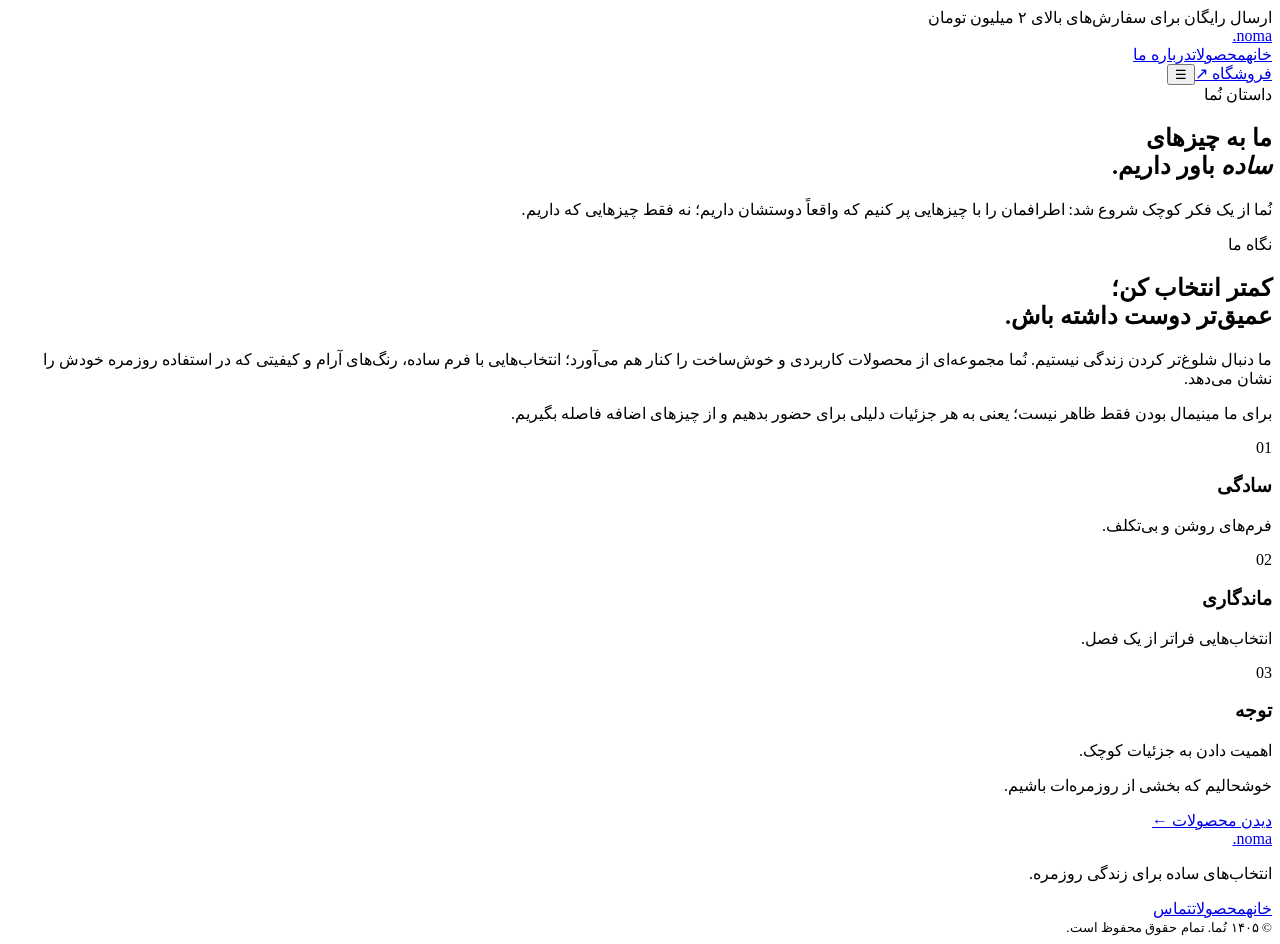
==== about.html @ a50aaa01 "Add minimal Persian storefront page: about.html" ====
<!doctype html>
<html lang="fa" dir="rtl"><head><meta charset="utf-8"><meta name="viewport" content="width=device-width,initial-scale=1"><meta name="description" content="با داستان و فلسفه برند نُما آشنا شوید."><title>درباره ما | نُما</title><link href="https://fonts.googleapis.com/css2?family=Vazirmatn:wght@300;400;500;600;700&display=swap" rel="stylesheet"><link rel="stylesheet" href="styles.css"></head>
<body><div class="announcement">ارسال رایگان برای سفارش‌های بالای ۲ میلیون تومان</div><header class="site-header container"><a class="logo" href="index.html">n<span>o</span>ma.</a><nav class="main-nav"><a href="index.html">خانه</a><a href="products.html">محصولات</a><a class="active" href="about.html">درباره ما</a></nav><a class="header-cta" href="products.html">فروشگاه <span>↗</span></a><button class="menu-toggle" aria-label="باز کردن منو" aria-expanded="false">☰</button></header>
<main><section class="about-hero container"><div><span class="eyebrow"><i></i> داستان نُما</span><h1>ما به چیزهای<br><em>ساده</em> باور داریم.</h1><p class="lead">نُما از یک فکر کوچک شروع شد: اطرافمان را با چیزهایی پر کنیم که واقعاً دوستشان داریم؛ نه فقط چیزهایی که داریم.</p></div><div class="about-photo"></div></section><section class="about-story container"><span class="eyebrow">نگاه ما</span><h2>کمتر انتخاب کن؛<br>عمیق‌تر دوست داشته باش.</h2><p>ما دنبال شلوغ‌تر کردن زندگی نیستیم. نُما مجموعه‌ای از محصولات کاربردی و خوش‌ساخت را کنار هم می‌آورد؛ انتخاب‌هایی با فرم ساده، رنگ‌های آرام و کیفیتی که در استفاده روزمره خودش را نشان می‌دهد.</p><p>برای ما مینیمال بودن فقط ظاهر نیست؛ یعنی به هر جزئیات دلیلی برای حضور بدهیم و از چیزهای اضافه فاصله بگیریم.</p></section><section class="about-values"><div class="container values-inner"><div><span class="value-number">01</span><h3>سادگی</h3><p>فرم‌های روشن و بی‌تکلف.</p></div><div><span class="value-number">02</span><h3>ماندگاری</h3><p>انتخاب‌هایی فراتر از یک فصل.</p></div><div><span class="value-number">03</span><h3>توجه</h3><p>اهمیت دادن به جزئیات کوچک.</p></div></div></section><section class="about-end container"><p>خوشحالیم که بخشی از روزمره‌ات باشیم.</p><a class="button button-dark" href="products.html">دیدن محصولات <span>←</span></a></section></main>
<footer class="site-footer container"><a class="logo" href="index.html">n<span>o</span>ma.</a><p>انتخاب‌های ساده برای زندگی روزمره.</p><div class="footer-links"><a href="index.html">خانه</a><a href="products.html">محصولات</a><a href="mailto:hello@noma.example">تماس</a></div><small>© ۱۴۰۵ نُما. تمام حقوق محفوظ است.</small></footer><script src="script.js"></script></body></html>
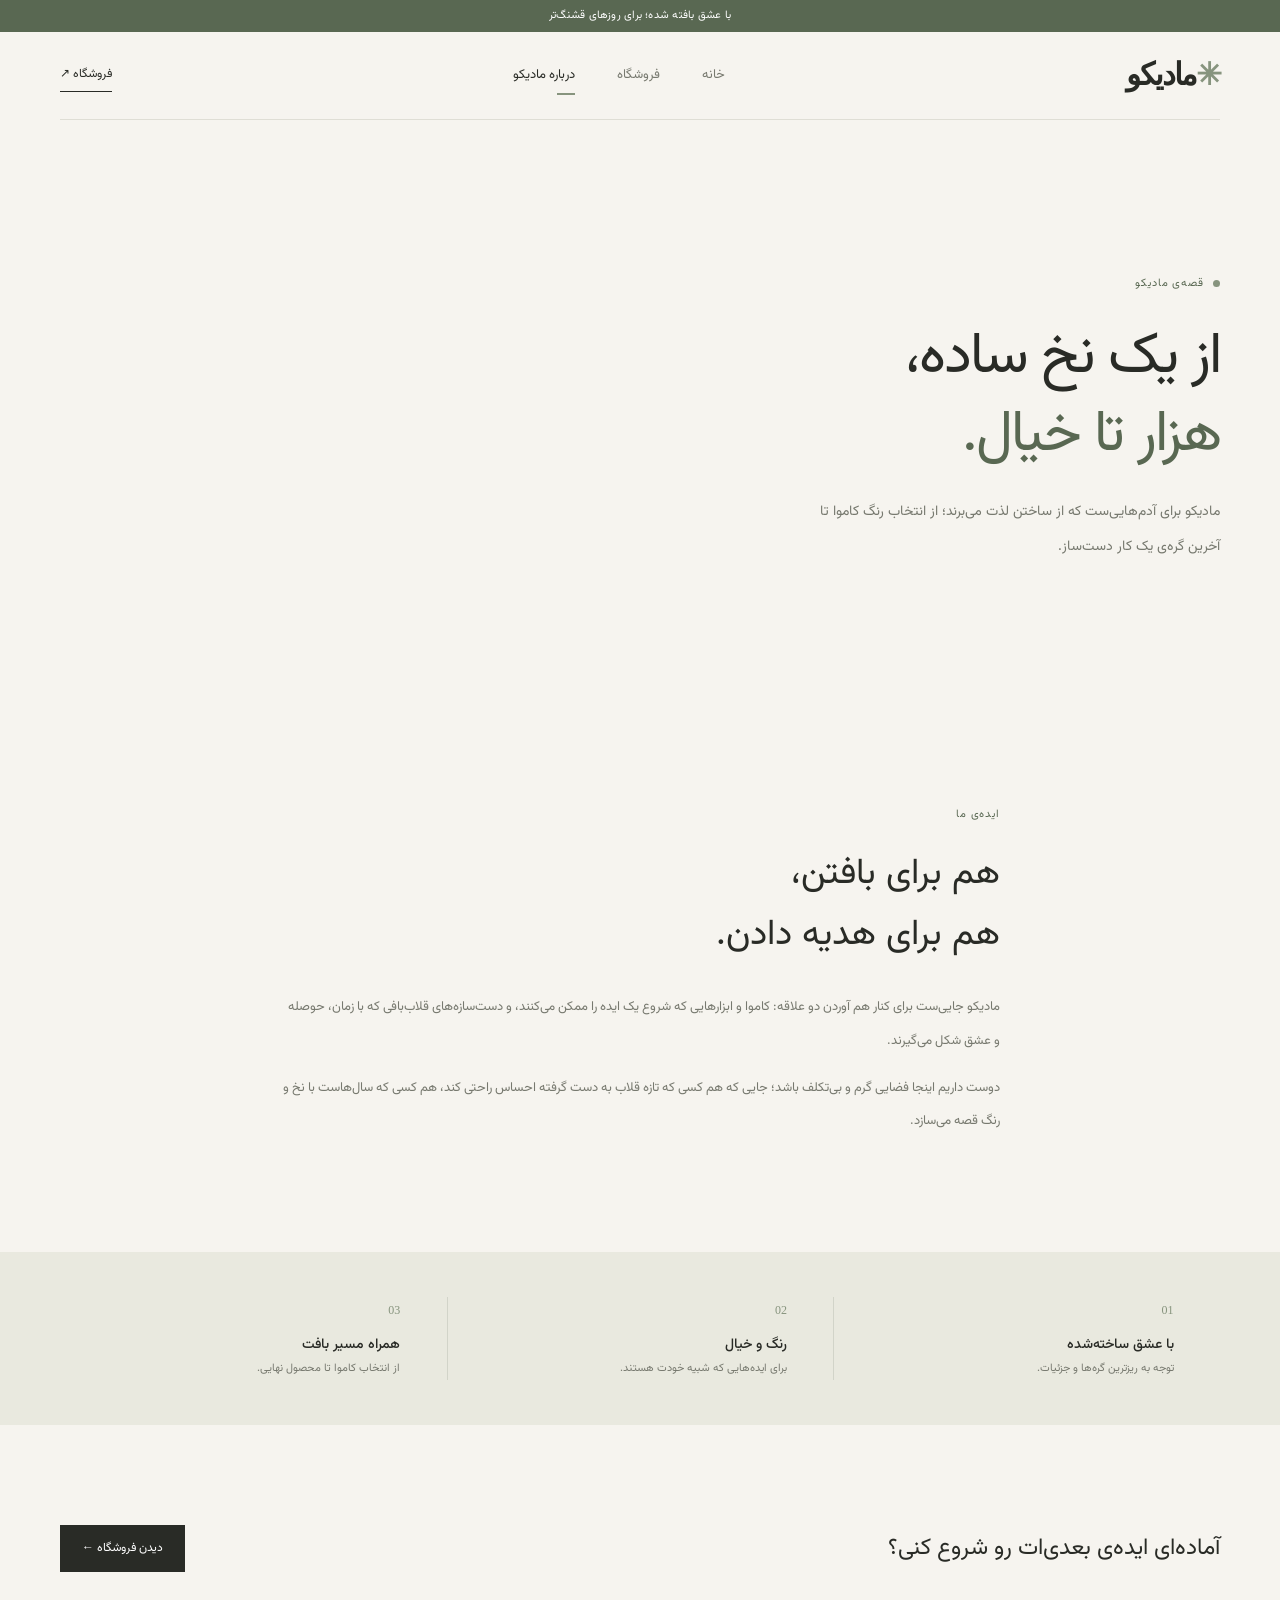
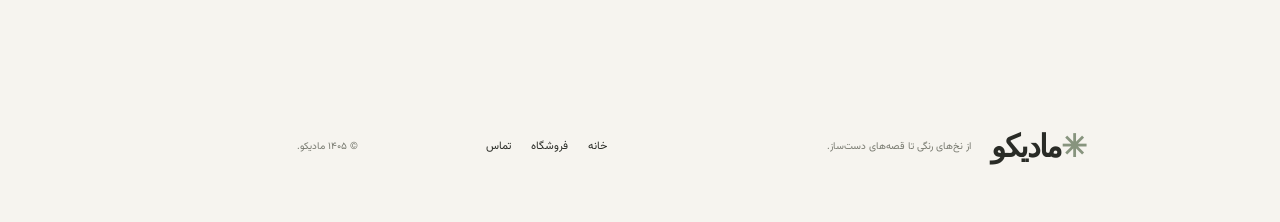
==== commit f2c1a954: "Rebrand about.html for Madiko crochet and yarn store" ====
--- a/about.html
+++ b/about.html
@@ -1,5 +1,4 @@
 <!doctype html>
-<html lang="fa" dir="rtl"><head><meta charset="utf-8"><meta name="viewport" content="width=device-width,initial-scale=1"><meta name="description" content="با داستان و فلسفه برند نُما آشنا شوید."><title>درباره ما | نُما</title><link href="https://fonts.googleapis.com/css2?family=Vazirmatn:wght@300;400;500;600;700&display=swap" rel="stylesheet"><link rel="stylesheet" href="styles.css"></head>
-<body><div class="announcement">ارسال رایگان برای سفارش‌های بالای ۲ میلیون تومان</div><header class="site-header container"><a class="logo" href="index.html">n<span>o</span>ma.</a><nav class="main-nav"><a href="index.html">خانه</a><a href="products.html">محصولات</a><a class="active" href="about.html">درباره ما</a></nav><a class="header-cta" href="products.html">فروشگاه <span>↗</span></a><button class="menu-toggle" aria-label="باز کردن منو" aria-expanded="false">☰</button></header>
-<main><section class="about-hero container"><div><span class="eyebrow"><i></i> داستان نُما</span><h1>ما به چیزهای<br><em>ساده</em> باور داریم.</h1><p class="lead">نُما از یک فکر کوچک شروع شد: اطرافمان را با چیزهایی پر کنیم که واقعاً دوستشان داریم؛ نه فقط چیزهایی که داریم.</p></div><div class="about-photo"></div></section><section class="about-story container"><span class="eyebrow">نگاه ما</span><h2>کمتر انتخاب کن؛<br>عمیق‌تر دوست داشته باش.</h2><p>ما دنبال شلوغ‌تر کردن زندگی نیستیم. نُما مجموعه‌ای از محصولات کاربردی و خوش‌ساخت را کنار هم می‌آورد؛ انتخاب‌هایی با فرم ساده، رنگ‌های آرام و کیفیتی که در استفاده روزمره خودش را نشان می‌دهد.</p><p>برای ما مینیمال بودن فقط ظاهر نیست؛ یعنی به هر جزئیات دلیلی برای حضور بدهیم و از چیزهای اضافه فاصله بگیریم.</p></section><section class="about-values"><div class="container values-inner"><div><span class="value-number">01</span><h3>سادگی</h3><p>فرم‌های روشن و بی‌تکلف.</p></div><div><span class="value-number">02</span><h3>ماندگاری</h3><p>انتخاب‌هایی فراتر از یک فصل.</p></div><div><span class="value-number">03</span><h3>توجه</h3><p>اهمیت دادن به جزئیات کوچک.</p></div></div></section><section class="about-end container"><p>خوشحالیم که بخشی از روزمره‌ات باشیم.</p><a class="button button-dark" href="products.html">دیدن محصولات <span>←</span></a></section></main>
-<footer class="site-footer container"><a class="logo" href="index.html">n<span>o</span>ma.</a><p>انتخاب‌های ساده برای زندگی روزمره.</p><div class="footer-links"><a href="index.html">خانه</a><a href="products.html">محصولات</a><a href="mailto:hello@noma.example">تماس</a></div><small>© ۱۴۰۵ نُما. تمام حقوق محفوظ است.</small></footer><script src="script.js"></script></body></html>+<html lang="fa" dir="rtl"><head><meta charset="utf-8"><meta name="viewport" content="width=device-width,initial-scale=1"><meta name="description" content="داستان مادیکو؛ جایی برای عاشقان قلاب‌بافی و کاموا."><title>درباره مادیکو</title><link href="https://fonts.googleapis.com/css2?family=Vazirmatn:wght@300;400;500;600;700&display=swap" rel="stylesheet"><link rel="stylesheet" href="styles.css"></head><body><div class="announcement">با عشق بافته شده؛ برای روزهای قشنگ‌تر</div><header class="site-header container"><a class="logo" href="index.html">مادیکو<span>✳</span></a><nav class="main-nav"><a href="index.html">خانه</a><a href="products.html">فروشگاه</a><a class="active" href="about.html">درباره مادیکو</a></nav><a class="header-cta" href="products.html">فروشگاه ↗</a><button class="menu-toggle" aria-label="باز کردن منو" aria-expanded="false">☰</button></header>
+<main><section class="about-hero container"><div><span class="eyebrow"><i></i> قصه‌ی مادیکو</span><h1>از یک نخ ساده،<br><em>هزار تا خیال.</em></h1><p class="lead">مادیکو برای آدم‌هایی‌ست که از ساختن لذت می‌برند؛ از انتخاب رنگ کاموا تا آخرین گره‌ی یک کار دست‌ساز.</p></div><div class="about-photo"></div></section><section class="about-story container"><span class="eyebrow">ایده‌ی ما</span><h2>هم برای بافتن،<br>هم برای هدیه دادن.</h2><p>مادیکو جایی‌ست برای کنار هم آوردن دو علاقه: کاموا و ابزارهایی که شروع یک ایده را ممکن می‌کنند، و دست‌سازه‌های قلاب‌بافی که با زمان، حوصله و عشق شکل می‌گیرند.</p><p>دوست داریم اینجا فضایی گرم و بی‌تکلف باشد؛ جایی که هم کسی که تازه قلاب به دست گرفته احساس راحتی کند، هم کسی که سال‌هاست با نخ و رنگ قصه می‌سازد.</p></section><section class="about-values"><div class="container values-inner"><div><span class="value-number">01</span><h3>با عشق ساخته‌شده</h3><p>توجه به ریزترین گره‌ها و جزئیات.</p></div><div><span class="value-number">02</span><h3>رنگ و خیال</h3><p>برای ایده‌هایی که شبیه خودت هستند.</p></div><div><span class="value-number">03</span><h3>همراه مسیر بافت</h3><p>از انتخاب کاموا تا محصول نهایی.</p></div></div></section><section class="about-end container"><p>آماده‌ای ایده‌ی بعدی‌ات رو شروع کنی؟</p><a class="button button-dark" href="products.html">دیدن فروشگاه ←</a></section></main>
+<footer class="site-footer container"><a class="logo" href="index.html">مادیکو<span>✳</span></a><p>از نخ‌های رنگی تا قصه‌های دست‌ساز.</p><div class="footer-links"><a href="index.html">خانه</a><a href="products.html">فروشگاه</a><a href="mailto:hello@madiko.example">تماس</a></div><small>© ۱۴۰۵ مادیکو.</small></footer><script src="script.js"></script></body></html>
--- a/styles.css
+++ b/styles.css
@@ -0,0 +1 @@
+:root{--paper:#f6f4ef;--white:#fffefa;--ink:#292b26;--muted:#77796f;--sage:#87947e;--sage-dark:#596852;--line:#dfded5;--sand:#e8e2d7}*{box-sizing:border-box}html{scroll-behavior:smooth}body{margin:0;background:var(--paper);color:var(--ink);font-family:"Vazirmatn",Tahoma,sans-serif;font-weight:400;line-height:1.8}a{color:inherit;text-decoration:none}button,input{font:inherit}.container{width:min(1160px,calc(100% - 56px));margin-inline:auto}.announcement{text-align:center;background:var(--sage-dark);color:#fff;padding:6px 12px;font-size:11px;letter-spacing:.02em}.site-header{height:88px;display:flex;align-items:center;justify-content:space-between;border-bottom:1px solid var(--line)}.logo{font-family:Georgia,serif;font-size:31px;letter-spacing:-2px;font-weight:bold;direction:ltr}.logo span{color:var(--sage)}.main-nav{display:flex;gap:42px;font-size:13px;color:var(--muted)}.main-nav a{position:relative;padding:8px 0}.main-nav a.active,.main-nav a:hover{color:var(--ink)}.main-nav a.active:after{content:"";position:absolute;bottom:0;right:0;width:18px;height:2px;background:var(--sage)}.header-cta{font-size:12px;border-bottom:1px solid var(--ink);padding:5px 0}.header-cta span,.text-link span{margin-right:8px}.menu-toggle{display:none;border:0;background:none;font-size:22px}.hero{min-height:590px;display:grid;grid-template-columns:.9fr 1.1fr;align-items:center;gap:8%;padding-block:65px}.hero-copy{padding:10px 0 10px 8%}.eyebrow{font-size:11px;color:var(--sage-dark);letter-spacing:.08em;display:inline-flex;align-items:center;gap:9px}.eyebrow i{width:7px;height:7px;background:var(--sage);border-radius:50%;display:inline-block}.hero h1,.page-intro h1,.about-hero h1{font-size:clamp(42px,5vw,67px);line-height:1.35;font-weight:400;letter-spacing:-2px;margin:20px 0}.hero h1 em,.page-intro h1 em,.about-hero h1 em,.section-heading h2 em{font-style:normal;color:var(--sage-dark)}.hero-copy>p,.page-intro>p{font-size:14px;color:var(--muted);max-width:390px;line-height:2.3}.hero-actions{display:flex;align-items:center;gap:28px;margin-top:34px}.button{display:inline-flex;align-items:center;gap:24px;padding:13px 22px;font-size:12px;transition:.2s}.button-dark{background:var(--ink);color:white}.button-dark:hover{background:var(--sage-dark);transform:translateY(-2px)}.text-link{font-size:12px;border-bottom:1px solid var(--sage);padding-bottom:7px}.hero-note{display:flex;align-items:center;gap:12px;color:var(--muted);font-size:10px;margin-top:65px}.note-line{width:34px;height:1px;background:var(--sage)}.hero-visual{height:460px;position:relative;padding:0 28px 26px 0}.hero-image{height:100%;background:linear-gradient(0deg,rgba(40,42,36,.08),transparent),url("https://images.unsplash.com/photo-1600210492486-724fe5c67fb0?auto=format&fit=crop&w=1100&q=85") center/cover;border-radius:2px}.image-caption{display:flex;justify-content:space-between;position:absolute;bottom:0;left:28px;right:28px;color:var(--muted);font-size:10px}.floating-stamp{position:absolute;left:-16px;top:45px;background:var(--sage-dark);color:white;border-radius:50%;width:104px;height:104px;display:grid;place-content:center;text-align:center;font:11px/1.5 Georgia,serif;transform:rotate(-10deg)}.floating-stamp b{font-size:14px}.values{display:grid;grid-template-columns:repeat(3,1fr);border-top:1px solid var(--line);border-bottom:1px solid var(--line);padding:27px 0;margin-bottom:100px}.values>div{padding:0 9%;border-left:1px solid var(--line)}.values>div:last-child{border:0}.value-number{font:12px Georgia;color:var(--sage)}.values h3,.about-values h3{font-size:14px;font-weight:500;margin:7px 0 0}.values p,.about-values p{font-size:11px;color:var(--muted);margin:1px 0}.featured-section{background:var(--white);padding:85px 0 100px}.section-heading{display:flex;align-items:end;justify-content:space-between;margin-bottom:35px}.section-heading h2{font-size:36px;line-height:1.5;font-weight:400;margin:12px 0 0}.product-grid{display:grid;grid-template-columns:repeat(3,1fr);gap:24px}.product-card{display:block;min-width:0}.product-photo{height:320px;position:relative;overflow:hidden;background-color:var(--sand);background-position:center;background-size:cover;transition:transform .3s}.product-card:hover .product-photo{background-size:cover}.photo-one{background-image:url("https://images.unsplash.com/photo-1514228742587-6b1558fcca3d?auto=format&fit=crop&w=800&q=85")}.photo-two{background-image:url("https://images.unsplash.com/photo-1590874103328-eac38a683ce7?auto=format&fit=crop&w=800&q=85")}.photo-three{background-image:url("https://images.unsplash.com/photo-1603006905003-be475563bc59?auto=format&fit=crop&w=800&q=85")}.product-tag{position:absolute;top:14px;right:14px;background:var(--paper);padding:5px 10px;font-size:10px}.product-meta{display:flex;justify-content:space-between;gap:10px;padding-top:14px}.product-meta h3{font-size:13px;font-weight:500;margin:0}.product-meta p{font-size:10px;color:var(--muted);margin:3px 0}.product-meta strong{font-size:12px;font-weight:500;white-space:nowrap;padding-top:3px}.product-meta small{font-size:9px;color:var(--muted);font-weight:400}.manifesto{display:grid;grid-template-columns:1fr 2fr 1fr;align-items:center;gap:30px;padding-block:100px}.manifesto-mark{font:italic 100px Georgia;color:var(--sage);opacity:.7}.manifesto h2{font-size:34px;line-height:1.7;font-weight:400;margin:12px 0 22px}.manifesto h2 em{font-style:normal;color:var(--sage-dark)}.manifesto-side{font:12px/2 Georgia;color:var(--muted);letter-spacing:2px;direction:ltr;text-align:left}.manifesto-side b{color:var(--sage-dark)}.newsletter{background:#e9e9df;padding:65px 0}.newsletter-inner{display:flex;align-items:center;justify-content:space-between}.newsletter h2{font-size:29px;font-weight:400;line-height:1.5;margin:8px 0}.newsletter p{font-size:12px;color:var(--muted)}.newsletter-form{width:min(390px,45%);display:grid;grid-template-columns:1fr 48px;position:relative}.newsletter-form input{background:transparent;border:0;border-bottom:1px solid #aeb3a5;padding:12px 0;outline:0;font-size:12px}.newsletter-form button{border:0;background:var(--sage-dark);color:white;cursor:pointer}.newsletter-form small{position:absolute;top:55px;color:var(--muted);font-size:10px}.site-footer{min-height:150px;display:grid;grid-template-columns:1fr 1.5fr 1fr 1.3fr;align-items:center;gap:20px}.site-footer p,.site-footer small{font-size:10px;color:var(--muted)}.footer-links{display:flex;gap:20px;font-size:11px}.page-main{padding-bottom:100px}.page-intro{padding:85px 0 65px}.page-intro h1{font-size:56px}.catalog-toolbar{display:flex;align-items:center;justify-content:space-between;border-top:1px solid var(--line);padding:20px 0;margin-bottom:15px;font-size:12px}.catalog-toolbar b{color:var(--sage);font-weight:400;margin-right:8px}.filter-pills{display:flex;gap:8px}.filter{border:1px solid var(--line);background:transparent;padding:6px 17px;font-size:11px;color:var(--muted);cursor:pointer}.filter.active,.filter:hover{background:var(--ink);border-color:var(--ink);color:white}.catalog-grid{row-gap:45px}.quick-add{position:absolute;bottom:0;right:0;left:0;border:0;background:rgba(41,43,38,.92);color:white;padding:12px;font-size:11px;transform:translateY(100%);transition:.25s;cursor:pointer}.product-card:hover .quick-add{transform:translateY(0)}.demo-note{font-size:11px;color:var(--muted);margin-top:45px}.page-main+.site-footer{border-top:1px solid var(--line)}.about-hero{display:grid;grid-template-columns:1fr 1fr;gap:10%;align-items:center;padding-block:85px}.about-hero h1{font-size:58px}.about-hero .lead{font-size:14px;line-height:2.5;color:var(--muted);max-width:430px}.about-photo{height:440px;background:url("https://images.unsplash.com/photo-1600210492486-724fe5c67fb0?auto=format&fit=crop&w=1000&q=85") center/cover}.about-story{max-width:720px;padding:70px 0 100px}.about-story h2{font-size:36px;line-height:1.7;font-weight:400;margin:15px 0 25px}.about-story p{font-size:13px;color:var(--muted);line-height:2.6}.about-values{background:#e9e9df;padding:45px 0}.values-inner{display:grid;grid-template-columns:repeat(3,1fr)}.values-inner>div{padding:0 12%;border-left:1px solid #d2d4c9}.values-inner>div:last-child{border:0}.about-end{padding:80px 0;display:flex;align-items:center;justify-content:space-between}.about-end p{font-size:23px}.sr-only{position:absolute;width:1px;height:1px;padding:0;margin:-1px;overflow:hidden;clip:rect(0,0,0,0);white-space:nowrap;border:0}.is-hidden{display:none!important}@media(max-width:760px){.container{width:min(100% - 36px,560px)}.site-header{height:72px}.main-nav{display:none;position:absolute;z-index:5;top:110px;right:18px;left:18px;background:var(--white);padding:20px;box-shadow:0 12px 35px #00000012;flex-direction:column;gap:12px}.main-nav.open{display:flex}.header-cta{display:none}.menu-toggle{display:block}.hero{grid-template-columns:1fr;gap:35px;padding-block:48px}.hero-copy{padding:0}.hero h1{font-size:49px}.hero-note{margin-top:35px}.hero-visual{height:340px;padding-right:14px}.floating-stamp{left:-4px;width:82px;height:82px}.values{margin-bottom:65px;padding:20px 0}.values>div{padding:0 5%}.values h3{font-size:12px}.values p{font-size:9px}.featured-section{padding:60px 0}.section-heading h2{font-size:27px}.product-grid{grid-template-columns:repeat(2,1fr);gap:28px 14px}.product-photo{height:220px}.product-meta{display:block}.product-meta strong{display:block;margin-top:7px}.manifesto{grid-template-columns:50px 1fr;padding-block:65px;gap:18px}.manifesto-mark{font-size:65px}.manifesto h2{font-size:26px}.manifesto-side{display:none}.newsletter-inner{display:block}.newsletter-form{width:100%;margin-top:30px}.site-footer{grid-template-columns:1fr 1fr;padding-block:30px}.footer-links{justify-content:flex-end;flex-wrap:wrap}.site-footer small{text-align:left}.page-intro{padding:60px 0 45px}.page-intro h1,.about-hero h1{font-size:46px}.catalog-toolbar{align-items:flex-start;gap:15px;flex-direction:column}.catalog-grid{grid-template-columns:repeat(2,1fr)}.quick-add{transform:none;opacity:1;padding:9px}.about-hero{grid-template-columns:1fr;gap:30px;padding-block:55px}.about-photo{height:300px;grid-row:1}.about-story{padding:45px 0 65px}.about-story h2{font-size:29px}.values-inner{grid-template-columns:1fr;gap:22px}.values-inner>div{border:0;border-bottom:1px solid #d2d4c9;padding:0 0 18px}.about-end{padding:55px 0;gap:20px;align-items:flex-start;flex-direction:column}.about-end p{font-size:20px}}@media(max-width:390px){.product-photo{height:175px}.product-meta h3{font-size:12px}.product-meta strong{font-size:11px}}
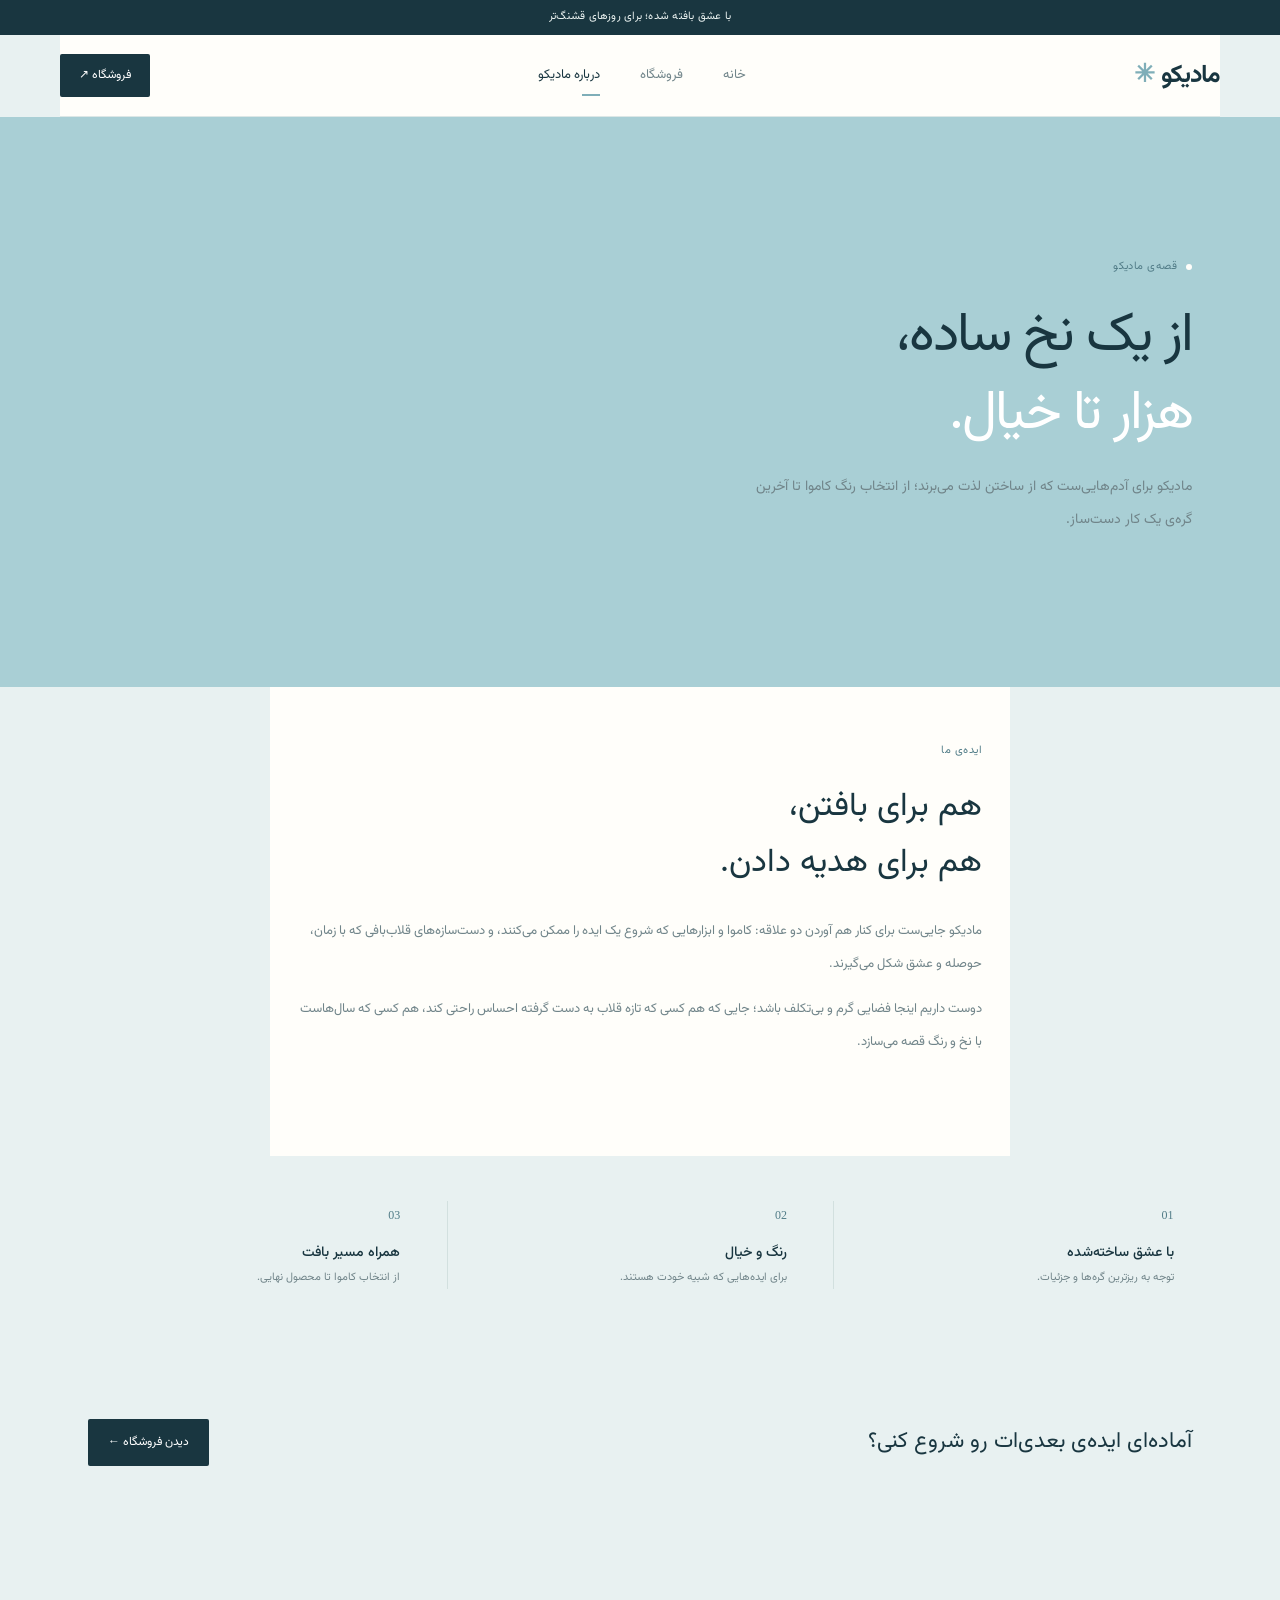
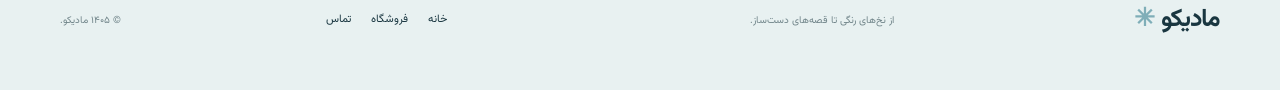
==== commit cfb1cbd5: "Bust stylesheet cache for updated Madiko blue theme" ====
--- a/about.html
+++ b/about.html
@@ -1,4 +1,4 @@
 <!doctype html>
-<html lang="fa" dir="rtl"><head><meta charset="utf-8"><meta name="viewport" content="width=device-width,initial-scale=1"><meta name="description" content="داستان مادیکو؛ جایی برای عاشقان قلاب‌بافی و کاموا."><title>درباره مادیکو</title><link href="https://fonts.googleapis.com/css2?family=Vazirmatn:wght@300;400;500;600;700&display=swap" rel="stylesheet"><link rel="stylesheet" href="styles.css"></head><body><div class="announcement">با عشق بافته شده؛ برای روزهای قشنگ‌تر</div><header class="site-header container"><a class="logo" href="index.html">مادیکو<span>✳</span></a><nav class="main-nav"><a href="index.html">خانه</a><a href="products.html">فروشگاه</a><a class="active" href="about.html">درباره مادیکو</a></nav><a class="header-cta" href="products.html">فروشگاه ↗</a><button class="menu-toggle" aria-label="باز کردن منو" aria-expanded="false">☰</button></header>
+<html lang="fa" dir="rtl"><head><meta charset="utf-8"><meta name="viewport" content="width=device-width,initial-scale=1"><meta name="description" content="داستان مادیکو؛ جایی برای عاشقان قلاب‌بافی و کاموا."><title>درباره مادیکو</title><link href="https://fonts.googleapis.com/css2?family=Vazirmatn:wght@300;400;500;600;700&display=swap" rel="stylesheet"><link rel="stylesheet" href="styles.css?v=3"></head><body><div class="announcement">با عشق بافته شده؛ برای روزهای قشنگ‌تر</div><header class="site-header container"><a class="logo" href="index.html">مادیکو<span>✳</span></a><nav class="main-nav"><a href="index.html">خانه</a><a href="products.html">فروشگاه</a><a class="active" href="about.html">درباره مادیکو</a></nav><a class="header-cta" href="products.html">فروشگاه ↗</a><button class="menu-toggle" aria-label="باز کردن منو" aria-expanded="false">☰</button></header>
 <main><section class="about-hero container"><div><span class="eyebrow"><i></i> قصه‌ی مادیکو</span><h1>از یک نخ ساده،<br><em>هزار تا خیال.</em></h1><p class="lead">مادیکو برای آدم‌هایی‌ست که از ساختن لذت می‌برند؛ از انتخاب رنگ کاموا تا آخرین گره‌ی یک کار دست‌ساز.</p></div><div class="about-photo"></div></section><section class="about-story container"><span class="eyebrow">ایده‌ی ما</span><h2>هم برای بافتن،<br>هم برای هدیه دادن.</h2><p>مادیکو جایی‌ست برای کنار هم آوردن دو علاقه: کاموا و ابزارهایی که شروع یک ایده را ممکن می‌کنند، و دست‌سازه‌های قلاب‌بافی که با زمان، حوصله و عشق شکل می‌گیرند.</p><p>دوست داریم اینجا فضایی گرم و بی‌تکلف باشد؛ جایی که هم کسی که تازه قلاب به دست گرفته احساس راحتی کند، هم کسی که سال‌هاست با نخ و رنگ قصه می‌سازد.</p></section><section class="about-values"><div class="container values-inner"><div><span class="value-number">01</span><h3>با عشق ساخته‌شده</h3><p>توجه به ریزترین گره‌ها و جزئیات.</p></div><div><span class="value-number">02</span><h3>رنگ و خیال</h3><p>برای ایده‌هایی که شبیه خودت هستند.</p></div><div><span class="value-number">03</span><h3>همراه مسیر بافت</h3><p>از انتخاب کاموا تا محصول نهایی.</p></div></div></section><section class="about-end container"><p>آماده‌ای ایده‌ی بعدی‌ات رو شروع کنی؟</p><a class="button button-dark" href="products.html">دیدن فروشگاه ←</a></section></main>
 <footer class="site-footer container"><a class="logo" href="index.html">مادیکو<span>✳</span></a><p>از نخ‌های رنگی تا قصه‌های دست‌ساز.</p><div class="footer-links"><a href="index.html">خانه</a><a href="products.html">فروشگاه</a><a href="mailto:hello@madiko.example">تماس</a></div><small>© ۱۴۰۵ مادیکو.</small></footer><script src="script.js"></script></body></html>
--- a/styles.css
+++ b/styles.css
@@ -1 +1,158 @@
-:root{--paper:#f6f4ef;--white:#fffefa;--ink:#292b26;--muted:#77796f;--sage:#87947e;--sage-dark:#596852;--line:#dfded5;--sand:#e8e2d7}*{box-sizing:border-box}html{scroll-behavior:smooth}body{margin:0;background:var(--paper);color:var(--ink);font-family:"Vazirmatn",Tahoma,sans-serif;font-weight:400;line-height:1.8}a{color:inherit;text-decoration:none}button,input{font:inherit}.container{width:min(1160px,calc(100% - 56px));margin-inline:auto}.announcement{text-align:center;background:var(--sage-dark);color:#fff;padding:6px 12px;font-size:11px;letter-spacing:.02em}.site-header{height:88px;display:flex;align-items:center;justify-content:space-between;border-bottom:1px solid var(--line)}.logo{font-family:Georgia,serif;font-size:31px;letter-spacing:-2px;font-weight:bold;direction:ltr}.logo span{color:var(--sage)}.main-nav{display:flex;gap:42px;font-size:13px;color:var(--muted)}.main-nav a{position:relative;padding:8px 0}.main-nav a.active,.main-nav a:hover{color:var(--ink)}.main-nav a.active:after{content:"";position:absolute;bottom:0;right:0;width:18px;height:2px;background:var(--sage)}.header-cta{font-size:12px;border-bottom:1px solid var(--ink);padding:5px 0}.header-cta span,.text-link span{margin-right:8px}.menu-toggle{display:none;border:0;background:none;font-size:22px}.hero{min-height:590px;display:grid;grid-template-columns:.9fr 1.1fr;align-items:center;gap:8%;padding-block:65px}.hero-copy{padding:10px 0 10px 8%}.eyebrow{font-size:11px;color:var(--sage-dark);letter-spacing:.08em;display:inline-flex;align-items:center;gap:9px}.eyebrow i{width:7px;height:7px;background:var(--sage);border-radius:50%;display:inline-block}.hero h1,.page-intro h1,.about-hero h1{font-size:clamp(42px,5vw,67px);line-height:1.35;font-weight:400;letter-spacing:-2px;margin:20px 0}.hero h1 em,.page-intro h1 em,.about-hero h1 em,.section-heading h2 em{font-style:normal;color:var(--sage-dark)}.hero-copy>p,.page-intro>p{font-size:14px;color:var(--muted);max-width:390px;line-height:2.3}.hero-actions{display:flex;align-items:center;gap:28px;margin-top:34px}.button{display:inline-flex;align-items:center;gap:24px;padding:13px 22px;font-size:12px;transition:.2s}.button-dark{background:var(--ink);color:white}.button-dark:hover{background:var(--sage-dark);transform:translateY(-2px)}.text-link{font-size:12px;border-bottom:1px solid var(--sage);padding-bottom:7px}.hero-note{display:flex;align-items:center;gap:12px;color:var(--muted);font-size:10px;margin-top:65px}.note-line{width:34px;height:1px;background:var(--sage)}.hero-visual{height:460px;position:relative;padding:0 28px 26px 0}.hero-image{height:100%;background:linear-gradient(0deg,rgba(40,42,36,.08),transparent),url("https://images.unsplash.com/photo-1600210492486-724fe5c67fb0?auto=format&fit=crop&w=1100&q=85") center/cover;border-radius:2px}.image-caption{display:flex;justify-content:space-between;position:absolute;bottom:0;left:28px;right:28px;color:var(--muted);font-size:10px}.floating-stamp{position:absolute;left:-16px;top:45px;background:var(--sage-dark);color:white;border-radius:50%;width:104px;height:104px;display:grid;place-content:center;text-align:center;font:11px/1.5 Georgia,serif;transform:rotate(-10deg)}.floating-stamp b{font-size:14px}.values{display:grid;grid-template-columns:repeat(3,1fr);border-top:1px solid var(--line);border-bottom:1px solid var(--line);padding:27px 0;margin-bottom:100px}.values>div{padding:0 9%;border-left:1px solid var(--line)}.values>div:last-child{border:0}.value-number{font:12px Georgia;color:var(--sage)}.values h3,.about-values h3{font-size:14px;font-weight:500;margin:7px 0 0}.values p,.about-values p{font-size:11px;color:var(--muted);margin:1px 0}.featured-section{background:var(--white);padding:85px 0 100px}.section-heading{display:flex;align-items:end;justify-content:space-between;margin-bottom:35px}.section-heading h2{font-size:36px;line-height:1.5;font-weight:400;margin:12px 0 0}.product-grid{display:grid;grid-template-columns:repeat(3,1fr);gap:24px}.product-card{display:block;min-width:0}.product-photo{height:320px;position:relative;overflow:hidden;background-color:var(--sand);background-position:center;background-size:cover;transition:transform .3s}.product-card:hover .product-photo{background-size:cover}.photo-one{background-image:url("https://images.unsplash.com/photo-1514228742587-6b1558fcca3d?auto=format&fit=crop&w=800&q=85")}.photo-two{background-image:url("https://images.unsplash.com/photo-1590874103328-eac38a683ce7?auto=format&fit=crop&w=800&q=85")}.photo-three{background-image:url("https://images.unsplash.com/photo-1603006905003-be475563bc59?auto=format&fit=crop&w=800&q=85")}.product-tag{position:absolute;top:14px;right:14px;background:var(--paper);padding:5px 10px;font-size:10px}.product-meta{display:flex;justify-content:space-between;gap:10px;padding-top:14px}.product-meta h3{font-size:13px;font-weight:500;margin:0}.product-meta p{font-size:10px;color:var(--muted);margin:3px 0}.product-meta strong{font-size:12px;font-weight:500;white-space:nowrap;padding-top:3px}.product-meta small{font-size:9px;color:var(--muted);font-weight:400}.manifesto{display:grid;grid-template-columns:1fr 2fr 1fr;align-items:center;gap:30px;padding-block:100px}.manifesto-mark{font:italic 100px Georgia;color:var(--sage);opacity:.7}.manifesto h2{font-size:34px;line-height:1.7;font-weight:400;margin:12px 0 22px}.manifesto h2 em{font-style:normal;color:var(--sage-dark)}.manifesto-side{font:12px/2 Georgia;color:var(--muted);letter-spacing:2px;direction:ltr;text-align:left}.manifesto-side b{color:var(--sage-dark)}.newsletter{background:#e9e9df;padding:65px 0}.newsletter-inner{display:flex;align-items:center;justify-content:space-between}.newsletter h2{font-size:29px;font-weight:400;line-height:1.5;margin:8px 0}.newsletter p{font-size:12px;color:var(--muted)}.newsletter-form{width:min(390px,45%);display:grid;grid-template-columns:1fr 48px;position:relative}.newsletter-form input{background:transparent;border:0;border-bottom:1px solid #aeb3a5;padding:12px 0;outline:0;font-size:12px}.newsletter-form button{border:0;background:var(--sage-dark);color:white;cursor:pointer}.newsletter-form small{position:absolute;top:55px;color:var(--muted);font-size:10px}.site-footer{min-height:150px;display:grid;grid-template-columns:1fr 1.5fr 1fr 1.3fr;align-items:center;gap:20px}.site-footer p,.site-footer small{font-size:10px;color:var(--muted)}.footer-links{display:flex;gap:20px;font-size:11px}.page-main{padding-bottom:100px}.page-intro{padding:85px 0 65px}.page-intro h1{font-size:56px}.catalog-toolbar{display:flex;align-items:center;justify-content:space-between;border-top:1px solid var(--line);padding:20px 0;margin-bottom:15px;font-size:12px}.catalog-toolbar b{color:var(--sage);font-weight:400;margin-right:8px}.filter-pills{display:flex;gap:8px}.filter{border:1px solid var(--line);background:transparent;padding:6px 17px;font-size:11px;color:var(--muted);cursor:pointer}.filter.active,.filter:hover{background:var(--ink);border-color:var(--ink);color:white}.catalog-grid{row-gap:45px}.quick-add{position:absolute;bottom:0;right:0;left:0;border:0;background:rgba(41,43,38,.92);color:white;padding:12px;font-size:11px;transform:translateY(100%);transition:.25s;cursor:pointer}.product-card:hover .quick-add{transform:translateY(0)}.demo-note{font-size:11px;color:var(--muted);margin-top:45px}.page-main+.site-footer{border-top:1px solid var(--line)}.about-hero{display:grid;grid-template-columns:1fr 1fr;gap:10%;align-items:center;padding-block:85px}.about-hero h1{font-size:58px}.about-hero .lead{font-size:14px;line-height:2.5;color:var(--muted);max-width:430px}.about-photo{height:440px;background:url("https://images.unsplash.com/photo-1600210492486-724fe5c67fb0?auto=format&fit=crop&w=1000&q=85") center/cover}.about-story{max-width:720px;padding:70px 0 100px}.about-story h2{font-size:36px;line-height:1.7;font-weight:400;margin:15px 0 25px}.about-story p{font-size:13px;color:var(--muted);line-height:2.6}.about-values{background:#e9e9df;padding:45px 0}.values-inner{display:grid;grid-template-columns:repeat(3,1fr)}.values-inner>div{padding:0 12%;border-left:1px solid #d2d4c9}.values-inner>div:last-child{border:0}.about-end{padding:80px 0;display:flex;align-items:center;justify-content:space-between}.about-end p{font-size:23px}.sr-only{position:absolute;width:1px;height:1px;padding:0;margin:-1px;overflow:hidden;clip:rect(0,0,0,0);white-space:nowrap;border:0}.is-hidden{display:none!important}@media(max-width:760px){.container{width:min(100% - 36px,560px)}.site-header{height:72px}.main-nav{display:none;position:absolute;z-index:5;top:110px;right:18px;left:18px;background:var(--white);padding:20px;box-shadow:0 12px 35px #00000012;flex-direction:column;gap:12px}.main-nav.open{display:flex}.header-cta{display:none}.menu-toggle{display:block}.hero{grid-template-columns:1fr;gap:35px;padding-block:48px}.hero-copy{padding:0}.hero h1{font-size:49px}.hero-note{margin-top:35px}.hero-visual{height:340px;padding-right:14px}.floating-stamp{left:-4px;width:82px;height:82px}.values{margin-bottom:65px;padding:20px 0}.values>div{padding:0 5%}.values h3{font-size:12px}.values p{font-size:9px}.featured-section{padding:60px 0}.section-heading h2{font-size:27px}.product-grid{grid-template-columns:repeat(2,1fr);gap:28px 14px}.product-photo{height:220px}.product-meta{display:block}.product-meta strong{display:block;margin-top:7px}.manifesto{grid-template-columns:50px 1fr;padding-block:65px;gap:18px}.manifesto-mark{font-size:65px}.manifesto h2{font-size:26px}.manifesto-side{display:none}.newsletter-inner{display:block}.newsletter-form{width:100%;margin-top:30px}.site-footer{grid-template-columns:1fr 1fr;padding-block:30px}.footer-links{justify-content:flex-end;flex-wrap:wrap}.site-footer small{text-align:left}.page-intro{padding:60px 0 45px}.page-intro h1,.about-hero h1{font-size:46px}.catalog-toolbar{align-items:flex-start;gap:15px;flex-direction:column}.catalog-grid{grid-template-columns:repeat(2,1fr)}.quick-add{transform:none;opacity:1;padding:9px}.about-hero{grid-template-columns:1fr;gap:30px;padding-block:55px}.about-photo{height:300px;grid-row:1}.about-story{padding:45px 0 65px}.about-story h2{font-size:29px}.values-inner{grid-template-columns:1fr;gap:22px}.values-inner>div{border:0;border-bottom:1px solid #d2d4c9;padding:0 0 18px}.about-end{padding:55px 0;gap:20px;align-items:flex-start;flex-direction:column}.about-end p{font-size:20px}}@media(max-width:390px){.product-photo{height:175px}.product-meta h3{font-size:12px}.product-meta strong{font-size:11px}}+:root{
+  --sky:#a9cfd5;
+  --sky-light:#e8f1f1;
+  --sky-deep:#7faeb8;
+  --paper:#fbfaf6;
+  --white:#fffefa;
+  --ink:#193640;
+  --muted:#71858a;
+  --line:#dce7e6;
+  --accent:#527d88;
+}
+*{box-sizing:border-box}
+html{scroll-behavior:smooth}
+body{margin:0;background:var(--sky-light);color:var(--ink);font-family:"Vazirmatn",Tahoma,sans-serif;line-height:1.9}
+a{color:inherit;text-decoration:none}
+button{font:inherit}
+.container{width:min(1160px,calc(100% - 56px));margin-inline:auto}
+.announcement{text-align:center;background:var(--ink);color:#edf5f3;padding:7px 12px;font-size:11px;letter-spacing:.02em}
+.site-header{height:82px;display:flex;align-items:center;justify-content:space-between;background:var(--white);border-bottom:1px solid var(--line)}
+.logo{font-size:25px;font-weight:700;letter-spacing:-1px;color:var(--ink)}
+.logo span{color:var(--sky-deep);margin-right:7px}
+.main-nav{display:flex;gap:40px;font-size:13px;color:var(--muted)}
+.main-nav a{padding:8px 0;position:relative}
+.main-nav a.active,.main-nav a:hover{color:var(--ink)}
+.main-nav a.active:after{content:"";position:absolute;bottom:0;right:0;width:18px;height:2px;background:var(--sky-deep)}
+.header-cta{font-size:12px;background:var(--ink);color:white;padding:10px 19px;border-radius:2px}
+.header-cta span{margin-right:7px}
+.menu-toggle{display:none;border:0;background:none;font-size:22px;color:var(--ink)}
+.hero{display:grid;grid-template-columns:.9fr 1.1fr;align-items:center;gap:7%;padding-block:64px 72px;background:var(--sky);width:100%;max-width:none;padding-inline:max(28px,calc((100% - 1104px)/2))}
+.hero-copy{padding-left:4%}
+.eyebrow{font-size:11px;color:var(--accent);display:inline-flex;align-items:center;gap:9px;letter-spacing:.04em}
+.eyebrow i{width:6px;height:6px;background:var(--white);border-radius:50%;display:inline-block}
+.hero h1,.page-intro h1,.about-hero h1{font-size:clamp(42px,5vw,66px);line-height:1.42;font-weight:400;letter-spacing:-2px;margin:16px 0;color:var(--ink)}
+.hero h1 em,.page-intro h1 em,.about-hero h1 em,.section-heading h2 em,.manifesto h2 em{font-style:normal;color:#fff}
+.hero-copy>p,.page-intro>p{font-size:14px;color:#365963;max-width:410px;line-height:2.35}
+.hero-actions{display:flex;align-items:center;gap:25px;margin-top:27px}
+.button{display:inline-flex;align-items:center;gap:22px;padding:12px 20px;font-size:12px;border-radius:2px}
+.button-dark{background:var(--ink);color:white}
+.button-dark:hover,.header-cta:hover{background:#315b67}
+.text-link{font-size:12px;border-bottom:1px solid var(--sky-deep);padding-bottom:6px}
+.hero-note{display:flex;align-items:center;gap:12px;color:#456771;font-size:10px;margin-top:42px}
+.note-line{width:34px;height:1px;background:#fff}
+.hero-visual{height:430px;position:relative;padding:0 18px 18px 0}
+.hero-image{height:100%;background:url("https://images.unsplash.com/photo-1610701596007-11502861dcfa?auto=format&fit=crop&w=1100&q=85") center/cover;border-radius:1px}
+.image-caption{position:absolute;bottom:0;left:18px;right:18px;display:flex;justify-content:space-between;color:#365963;font-size:10px}
+.floating-stamp{position:absolute;left:-22px;top:30px;background:var(--paper);color:var(--ink);border-radius:50%;width:92px;height:92px;display:grid;place-content:center;text-align:center;font:11px/1.5 Georgia,serif;transform:rotate(-8deg)}
+.floating-stamp b{font-size:14px}
+.category-section{padding:75px 0 90px;background:var(--sky-light)}
+.section-heading{display:flex;align-items:end;justify-content:space-between;margin-bottom:28px}
+.section-heading h2{font-size:32px;line-height:1.6;font-weight:400;margin:10px 0 0}
+.category-grid{display:grid;grid-template-columns:1fr 1fr;gap:18px}
+.category-card{min-height:220px;background:var(--sky-light);display:grid;grid-template-columns:42% 1fr 20px;align-items:center;gap:20px;padding:18px;position:relative}
+.category-art{height:184px;background-size:cover;background-position:center}
+.yarn-art{background-image:url("https://images.unsplash.com/photo-1615485500704-8e990f9900f2?auto=format&fit=crop&w=700&q=85")}
+.handmade-art{background-image:url("https://images.unsplash.com/photo-1590736969955-71cc94901144?auto=format&fit=crop&w=700&q=85")}
+.category-card span{font-size:10px;color:var(--accent)}
+.category-card h3{font-size:17px;font-weight:500;margin:7px 0}
+.category-card p{font-size:11px;color:var(--muted);margin:0}
+.category-card>b{font-size:18px;color:var(--accent)}
+.featured-section{background:var(--white);padding:75px 0 88px}
+.product-grid{display:grid;grid-template-columns:repeat(3,1fr);gap:23px}
+.product-card{display:block;min-width:0}
+.product-photo{height:310px;position:relative;overflow:hidden;background-color:var(--sky-light);background-position:center;background-size:cover}
+.photo-one{background-image:url("https://images.unsplash.com/photo-1610701596007-11502861dcfa?auto=format&fit=crop&w=800&q=85")}
+.photo-two{background-image:url("https://images.unsplash.com/photo-1604881988758-f76ad2f7adaa?auto=format&fit=crop&w=800&q=85")}
+.photo-three{background-image:url("https://images.unsplash.com/photo-1590736969955-71cc94901144?auto=format&fit=crop&w=800&q=85")}
+.photo-four{background-image:url("https://images.unsplash.com/photo-1615485500704-8e990f9900f2?auto=format&fit=crop&w=800&q=85")}
+.photo-five{background-image:url("https://images.unsplash.com/photo-1606728035253-49e8a23146de?auto=format&fit=crop&w=800&q=85")}
+.photo-six{background-image:url("https://images.unsplash.com/photo-1584736286279-5d85c8e3b9f4?auto=format&fit=crop&w=800&q=85")}
+.product-tag{position:absolute;top:13px;right:13px;background:var(--paper);color:var(--ink);padding:4px 10px;font-size:10px}
+.product-meta{display:flex;justify-content:space-between;gap:10px;padding-top:13px}
+.product-meta h3{font-size:13px;font-weight:500;margin:0}
+.product-meta p{font-size:10px;color:var(--muted);margin:3px 0}
+.product-meta strong{font-size:11px;font-weight:500;white-space:nowrap;padding-top:3px;color:var(--accent)}
+.manifesto{display:grid;grid-template-columns:1fr 2fr 1fr;align-items:center;gap:25px;padding-block:75px;background:var(--sky);width:100%;max-width:none;padding-inline:max(28px,calc((100% - 1104px)/2))}
+.manifesto-mark{font-size:70px;color:white}
+.manifesto h2{font-size:31px;line-height:1.7;font-weight:400;margin:12px 0 22px}
+.manifesto-side{font:11px/2 Georgia;color:#42646d;letter-spacing:2px;direction:ltr;text-align:left}
+.manifesto-side b{color:var(--ink)}
+.newsletter{background:var(--sky-light);padding:48px 0}
+.newsletter-inner{display:flex;align-items:center;justify-content:space-between}
+.newsletter h2{font-size:26px;line-height:1.6;font-weight:400;margin:9px 0}
+.newsletter p{font-size:11px;color:var(--muted)}
+.site-footer{min-height:140px;display:grid;grid-template-columns:1fr 1.4fr 1fr auto;gap:20px;align-items:center}
+.site-footer p,.site-footer small{font-size:10px;color:var(--muted)}
+.footer-links{display:flex;gap:20px;font-size:11px}
+.page-main{padding:0 28px 90px;background:var(--white);margin-bottom:50px}
+.page-intro{padding:70px 0 48px}
+.page-intro h1{font-size:54px}
+.catalog-toolbar{display:flex;align-items:center;justify-content:space-between;border-top:1px solid var(--line);padding:18px 0;margin-bottom:18px;font-size:12px}
+.catalog-toolbar b{color:var(--accent);font-weight:400;margin-right:8px}
+.filter-pills{display:flex;gap:8px}
+.filter{border:1px solid var(--line);background:transparent;padding:6px 16px;font-size:11px;color:var(--muted);cursor:pointer}
+.filter.active,.filter:hover{background:var(--ink);border-color:var(--ink);color:white}
+.catalog-grid{row-gap:40px}
+.demo-note{font-size:10px;color:var(--muted);margin-top:35px}
+.about-hero{display:grid;grid-template-columns:1fr 1fr;gap:9%;align-items:center;padding-block:75px;background:var(--sky);width:100%;max-width:none;padding-inline:max(28px,calc((100% - 1104px)/2))}
+.about-hero h1{font-size:55px}
+.about-hero .lead{font-size:14px;line-height:2.4;color:var(--muted);max-width:440px}
+.about-photo{height:420px;background:url("https://images.unsplash.com/photo-1610701596007-11502861dcfa?auto=format&fit=crop&w=1000&q=85") center/cover}
+.about-story{max-width:740px;padding:48px 28px 85px;background:var(--white)}
+.about-story h2{font-size:33px;line-height:1.7;font-weight:400;margin:14px 0 24px}
+.about-story p{font-size:13px;color:var(--muted);line-height:2.5}
+.about-values{background:var(--sky-light);padding:45px 0}
+.values-inner{display:grid;grid-template-columns:repeat(3,1fr)}
+.values-inner>div{padding:0 12%;border-left:1px solid #d2e0df}
+.values-inner>div:last-child{border:0}
+.value-number{font:12px Georgia;color:var(--accent)}
+.about-values h3{font-size:14px;font-weight:500;margin:8px 0 2px}
+.about-values p{font-size:11px;color:var(--muted);margin:0}
+.about-end{padding:65px 28px;display:flex;background:var(--sky-light);align-items:center;justify-content:space-between}
+.about-end p{font-size:22px}
+.is-hidden{display:none!important}
+@media(max-width:760px){
+.container{width:calc(100% - 36px)}
+.site-header{height:70px}
+.main-nav{display:none;position:absolute;z-index:8;top:106px;right:18px;left:18px;background:var(--white);padding:18px;box-shadow:0 12px 30px #0001;flex-direction:column;gap:10px}
+.main-nav.open{display:flex}
+.header-cta{display:none}
+.menu-toggle{display:block}
+.hero{grid-template-columns:1fr;gap:28px;padding:43px 18px 52px}
+.hero-copy{padding:0}
+.hero h1{font-size:46px}
+.hero-note{margin-top:30px}
+.hero-visual{height:310px;padding-right:10px}
+.floating-stamp{left:-5px;width:78px;height:78px}
+.category-section{padding:55px 0 60px}
+.section-heading h2{font-size:26px}
+.category-grid{grid-template-columns:1fr;gap:13px}
+.category-card{min-height:170px;grid-template-columns:37% 1fr 15px;padding:12px;gap:13px}
+.category-art{height:145px}
+.category-card h3{font-size:15px}
+.featured-section{padding:55px 0}
+.product-grid{grid-template-columns:repeat(2,minmax(0,1fr));gap:25px 13px}
+.product-photo{height:220px}
+.product-meta{display:block}
+.product-meta strong{display:block;margin-top:7px}
+.manifesto{grid-template-columns:42px 1fr;padding:50px 18px;gap:14px}
+.manifesto-mark{font-size:48px}
+.manifesto h2{font-size:24px}
+.manifesto-side{display:none}
+.newsletter-inner{display:block}
+.newsletter-inner>.button{margin-top:15px}
+.site-footer{grid-template-columns:1fr 1fr;padding-block:25px;gap:12px}
+.footer-links{gap:12px;flex-wrap:wrap;justify-content:flex-end}
+.site-footer small{grid-column:1/-1}
+.page-intro{padding:50px 0 35px}
+.page-intro h1,.about-hero h1{font-size:42px}
+.catalog-toolbar{align-items:flex-start;flex-direction:column;gap:14px}
+.about-hero{grid-template-columns:1fr;gap:23px;padding-block:48px}
+.about-photo{height:285px;grid-row:1}
+.about-story{padding:32px 0 55px}
+.about-story h2{font-size:27px}
+.values-inner{grid-template-columns:1fr;gap:18px}
+.values-inner>div{border:0;border-bottom:1px solid #d2e0df;padding:0 0 15px}
+.about-end{align-items:flex-start;flex-direction:column;gap:15px;padding:45px 0}
+}
+@media(max-width:390px){.product-photo{height:175px}.product-meta h3{font-size:12px}.product-meta strong{font-size:10px}}
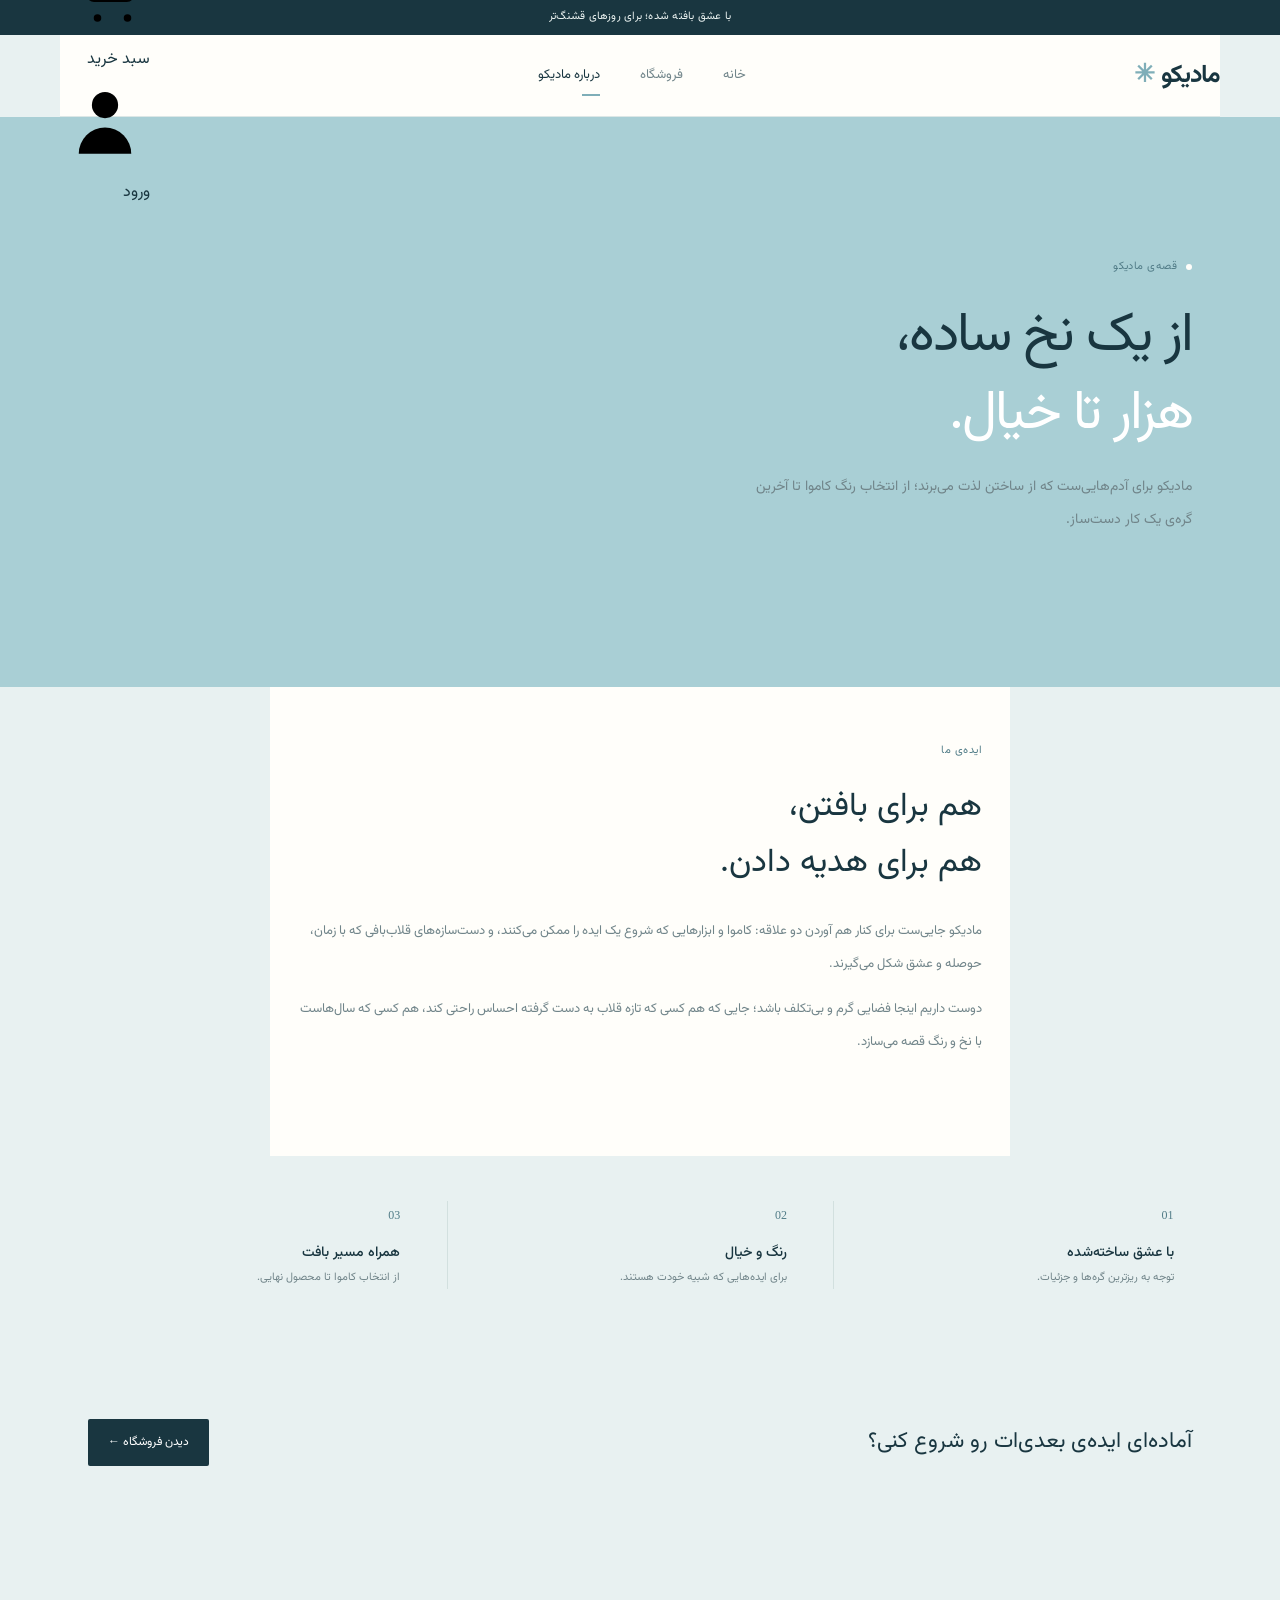
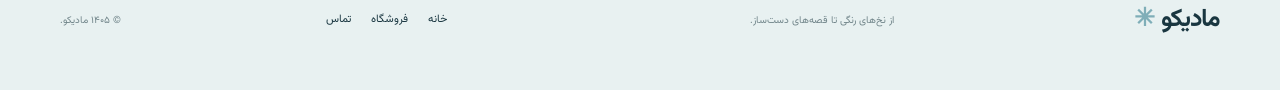
==== commit 89a37cdd: "Add decorative cart and sign-in controls to header" ====
--- a/about.html
+++ b/about.html
@@ -1,4 +1,4 @@
 <!doctype html>
-<html lang="fa" dir="rtl"><head><meta charset="utf-8"><meta name="viewport" content="width=device-width,initial-scale=1"><meta name="description" content="داستان مادیکو؛ جایی برای عاشقان قلاب‌بافی و کاموا."><title>درباره مادیکو</title><link href="https://fonts.googleapis.com/css2?family=Vazirmatn:wght@300;400;500;600;700&display=swap" rel="stylesheet"><link rel="stylesheet" href="styles.css?v=3"></head><body><div class="announcement">با عشق بافته شده؛ برای روزهای قشنگ‌تر</div><header class="site-header container"><a class="logo" href="index.html">مادیکو<span>✳</span></a><nav class="main-nav"><a href="index.html">خانه</a><a href="products.html">فروشگاه</a><a class="active" href="about.html">درباره مادیکو</a></nav><a class="header-cta" href="products.html">فروشگاه ↗</a><button class="menu-toggle" aria-label="باز کردن منو" aria-expanded="false">☰</button></header>
+<html lang="fa" dir="rtl"><head><meta charset="utf-8"><meta name="viewport" content="width=device-width,initial-scale=1"><meta name="description" content="داستان مادیکو؛ جایی برای عاشقان قلاب‌بافی و کاموا."><title>درباره مادیکو</title><link href="https://fonts.googleapis.com/css2?family=Vazirmatn:wght@300;400;500;600;700&display=swap" rel="stylesheet"><link rel="stylesheet" href="styles.css?v=4"></head><body><div class="announcement">با عشق بافته شده؛ برای روزهای قشنگ‌تر</div><header class="site-header container"><a class="logo" href="index.html">مادیکو<span>✳</span></a><nav class="main-nav"><a href="index.html">خانه</a><a href="products.html">فروشگاه</a><a class="active" href="about.html">درباره مادیکو</a></nav><div class="header-tools" aria-label="ابزارهای حساب کاربری"><span class="header-tool" aria-disabled="true" title="سبد خرید؛ به‌زودی"><svg viewBox="0 0 24 24" aria-hidden="true"><path d="M3 4h2l2.1 10.1a2 2 0 0 0 2 1.6h8.7a2 2 0 0 0 1.9-1.4L22 8H6"/><circle cx="10" cy="20" r="1"/><circle cx="18" cy="20" r="1"/></svg><span>سبد خرید</span></span><span class="header-tool" aria-disabled="true" title="ورود؛ به‌زودی"><svg viewBox="0 0 24 24" aria-hidden="true"><circle cx="12" cy="8" r="3.5"/><path d="M5 21a7 7 0 0 1 14 0"/></svg><span>ورود</span></span></div><button class="menu-toggle" aria-label="باز کردن منو" aria-expanded="false">☰</button></header>
 <main><section class="about-hero container"><div><span class="eyebrow"><i></i> قصه‌ی مادیکو</span><h1>از یک نخ ساده،<br><em>هزار تا خیال.</em></h1><p class="lead">مادیکو برای آدم‌هایی‌ست که از ساختن لذت می‌برند؛ از انتخاب رنگ کاموا تا آخرین گره‌ی یک کار دست‌ساز.</p></div><div class="about-photo"></div></section><section class="about-story container"><span class="eyebrow">ایده‌ی ما</span><h2>هم برای بافتن،<br>هم برای هدیه دادن.</h2><p>مادیکو جایی‌ست برای کنار هم آوردن دو علاقه: کاموا و ابزارهایی که شروع یک ایده را ممکن می‌کنند، و دست‌سازه‌های قلاب‌بافی که با زمان، حوصله و عشق شکل می‌گیرند.</p><p>دوست داریم اینجا فضایی گرم و بی‌تکلف باشد؛ جایی که هم کسی که تازه قلاب به دست گرفته احساس راحتی کند، هم کسی که سال‌هاست با نخ و رنگ قصه می‌سازد.</p></section><section class="about-values"><div class="container values-inner"><div><span class="value-number">01</span><h3>با عشق ساخته‌شده</h3><p>توجه به ریزترین گره‌ها و جزئیات.</p></div><div><span class="value-number">02</span><h3>رنگ و خیال</h3><p>برای ایده‌هایی که شبیه خودت هستند.</p></div><div><span class="value-number">03</span><h3>همراه مسیر بافت</h3><p>از انتخاب کاموا تا محصول نهایی.</p></div></div></section><section class="about-end container"><p>آماده‌ای ایده‌ی بعدی‌ات رو شروع کنی؟</p><a class="button button-dark" href="products.html">دیدن فروشگاه ←</a></section></main>
 <footer class="site-footer container"><a class="logo" href="index.html">مادیکو<span>✳</span></a><p>از نخ‌های رنگی تا قصه‌های دست‌ساز.</p><div class="footer-links"><a href="index.html">خانه</a><a href="products.html">فروشگاه</a><a href="mailto:hello@madiko.example">تماس</a></div><small>© ۱۴۰۵ مادیکو.</small></footer><script src="script.js"></script></body></html>
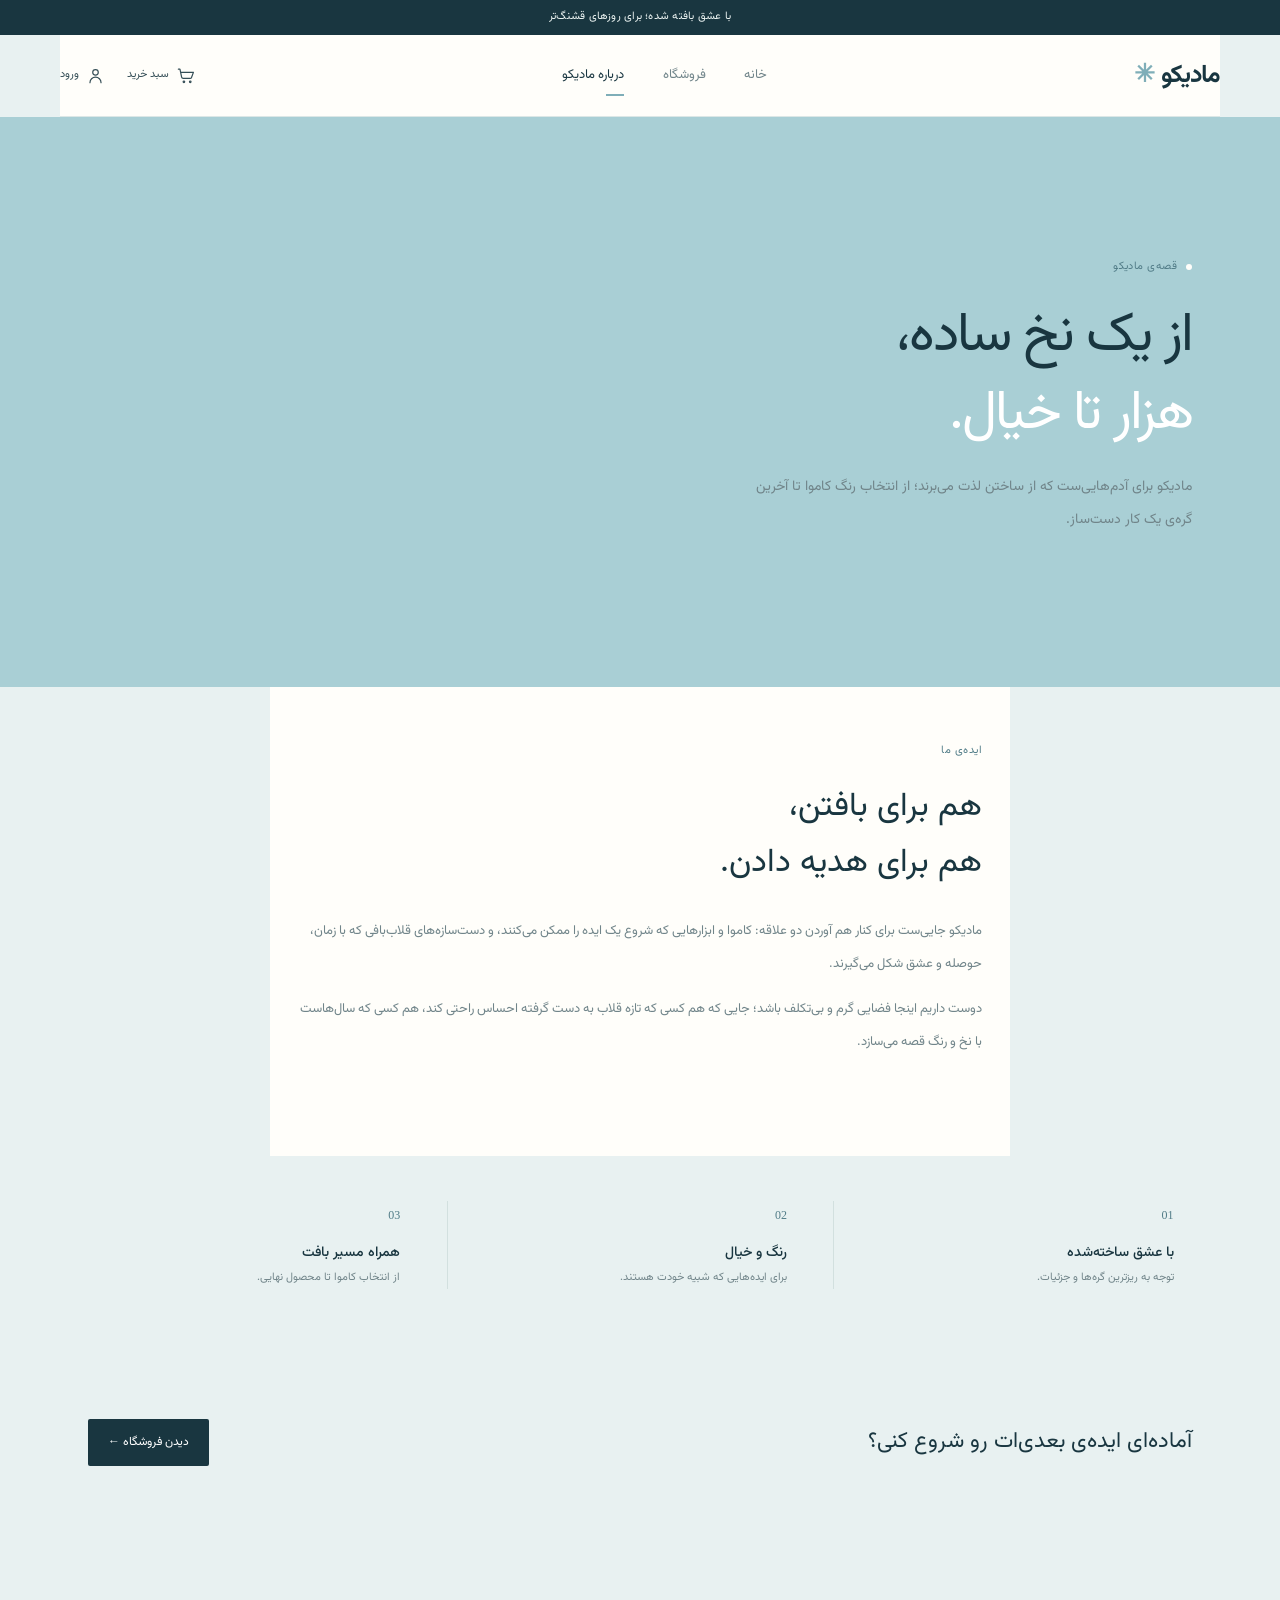
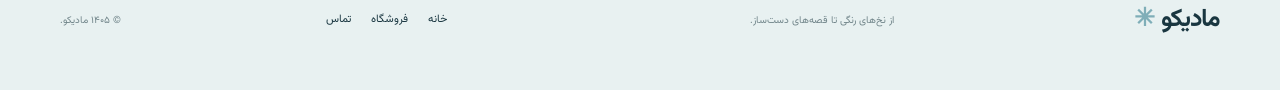
==== commit 7dbfefa8: "Refresh stylesheet version for header visibility fix" ====
--- a/about.html
+++ b/about.html
@@ -1,4 +1,4 @@
 <!doctype html>
-<html lang="fa" dir="rtl"><head><meta charset="utf-8"><meta name="viewport" content="width=device-width,initial-scale=1"><meta name="description" content="داستان مادیکو؛ جایی برای عاشقان قلاب‌بافی و کاموا."><title>درباره مادیکو</title><link href="https://fonts.googleapis.com/css2?family=Vazirmatn:wght@300;400;500;600;700&display=swap" rel="stylesheet"><link rel="stylesheet" href="styles.css?v=4"></head><body><div class="announcement">با عشق بافته شده؛ برای روزهای قشنگ‌تر</div><header class="site-header container"><a class="logo" href="index.html">مادیکو<span>✳</span></a><nav class="main-nav"><a href="index.html">خانه</a><a href="products.html">فروشگاه</a><a class="active" href="about.html">درباره مادیکو</a></nav><div class="header-tools" aria-label="ابزارهای حساب کاربری"><span class="header-tool" aria-disabled="true" title="سبد خرید؛ به‌زودی"><svg viewBox="0 0 24 24" aria-hidden="true"><path d="M3 4h2l2.1 10.1a2 2 0 0 0 2 1.6h8.7a2 2 0 0 0 1.9-1.4L22 8H6"/><circle cx="10" cy="20" r="1"/><circle cx="18" cy="20" r="1"/></svg><span>سبد خرید</span></span><span class="header-tool" aria-disabled="true" title="ورود؛ به‌زودی"><svg viewBox="0 0 24 24" aria-hidden="true"><circle cx="12" cy="8" r="3.5"/><path d="M5 21a7 7 0 0 1 14 0"/></svg><span>ورود</span></span></div><button class="menu-toggle" aria-label="باز کردن منو" aria-expanded="false">☰</button></header>
+<html lang="fa" dir="rtl"><head><meta charset="utf-8"><meta name="viewport" content="width=device-width,initial-scale=1"><meta name="description" content="داستان مادیکو؛ جایی برای عاشقان قلاب‌بافی و کاموا."><title>درباره مادیکو</title><link href="https://fonts.googleapis.com/css2?family=Vazirmatn:wght@300;400;500;600;700&display=swap" rel="stylesheet"><link rel="stylesheet" href="styles.css?v=5"></head><body><div class="announcement">با عشق بافته شده؛ برای روزهای قشنگ‌تر</div><header class="site-header container"><a class="logo" href="index.html">مادیکو<span>✳</span></a><nav class="main-nav"><a href="index.html">خانه</a><a href="products.html">فروشگاه</a><a class="active" href="about.html">درباره مادیکو</a></nav><div class="header-tools" aria-label="ابزارهای حساب کاربری"><span class="header-tool" aria-disabled="true" title="سبد خرید؛ به‌زودی"><svg viewBox="0 0 24 24" aria-hidden="true"><path d="M3 4h2l2.1 10.1a2 2 0 0 0 2 1.6h8.7a2 2 0 0 0 1.9-1.4L22 8H6"/><circle cx="10" cy="20" r="1"/><circle cx="18" cy="20" r="1"/></svg><span>سبد خرید</span></span><span class="header-tool" aria-disabled="true" title="ورود؛ به‌زودی"><svg viewBox="0 0 24 24" aria-hidden="true"><circle cx="12" cy="8" r="3.5"/><path d="M5 21a7 7 0 0 1 14 0"/></svg><span>ورود</span></span></div><button class="menu-toggle" aria-label="باز کردن منو" aria-expanded="false">☰</button></header>
 <main><section class="about-hero container"><div><span class="eyebrow"><i></i> قصه‌ی مادیکو</span><h1>از یک نخ ساده،<br><em>هزار تا خیال.</em></h1><p class="lead">مادیکو برای آدم‌هایی‌ست که از ساختن لذت می‌برند؛ از انتخاب رنگ کاموا تا آخرین گره‌ی یک کار دست‌ساز.</p></div><div class="about-photo"></div></section><section class="about-story container"><span class="eyebrow">ایده‌ی ما</span><h2>هم برای بافتن،<br>هم برای هدیه دادن.</h2><p>مادیکو جایی‌ست برای کنار هم آوردن دو علاقه: کاموا و ابزارهایی که شروع یک ایده را ممکن می‌کنند، و دست‌سازه‌های قلاب‌بافی که با زمان، حوصله و عشق شکل می‌گیرند.</p><p>دوست داریم اینجا فضایی گرم و بی‌تکلف باشد؛ جایی که هم کسی که تازه قلاب به دست گرفته احساس راحتی کند، هم کسی که سال‌هاست با نخ و رنگ قصه می‌سازد.</p></section><section class="about-values"><div class="container values-inner"><div><span class="value-number">01</span><h3>با عشق ساخته‌شده</h3><p>توجه به ریزترین گره‌ها و جزئیات.</p></div><div><span class="value-number">02</span><h3>رنگ و خیال</h3><p>برای ایده‌هایی که شبیه خودت هستند.</p></div><div><span class="value-number">03</span><h3>همراه مسیر بافت</h3><p>از انتخاب کاموا تا محصول نهایی.</p></div></div></section><section class="about-end container"><p>آماده‌ای ایده‌ی بعدی‌ات رو شروع کنی؟</p><a class="button button-dark" href="products.html">دیدن فروشگاه ←</a></section></main>
 <footer class="site-footer container"><a class="logo" href="index.html">مادیکو<span>✳</span></a><p>از نخ‌های رنگی تا قصه‌های دست‌ساز.</p><div class="footer-links"><a href="index.html">خانه</a><a href="products.html">فروشگاه</a><a href="mailto:hello@madiko.example">تماس</a></div><small>© ۱۴۰۵ مادیکو.</small></footer><script src="script.js"></script></body></html>
--- a/styles.css
+++ b/styles.css
@@ -16,13 +16,17 @@
 button{font:inherit}
 .container{width:min(1160px,calc(100% - 56px));margin-inline:auto}
 .announcement{text-align:center;background:var(--ink);color:#edf5f3;padding:7px 12px;font-size:11px;letter-spacing:.02em}
-.site-header{height:82px;display:flex;align-items:center;justify-content:space-between;background:var(--white);border-bottom:1px solid var(--line)}
+.site-header{height:82px;display:flex;align-items:center;justify-content:space-between;gap:22px;background:var(--white);border-bottom:1px solid var(--line)}
 .logo{font-size:25px;font-weight:700;letter-spacing:-1px;color:var(--ink)}
 .logo span{color:var(--sky-deep);margin-right:7px}
-.main-nav{display:flex;gap:40px;font-size:13px;color:var(--muted)}
+.main-nav{display:flex;gap:clamp(16px,3vw,40px);font-size:13px;color:var(--muted);margin-inline:auto}
 .main-nav a{padding:8px 0;position:relative}
 .main-nav a.active,.main-nav a:hover{color:var(--ink)}
 .main-nav a.active:after{content:"";position:absolute;bottom:0;right:0;width:18px;height:2px;background:var(--sky-deep)}
+.header-tools{display:flex;align-items:center;gap:22px;margin:0;flex-shrink:0}
+.header-tool{display:inline-flex;align-items:center;gap:7px;color:var(--ink);font-size:11px;white-space:nowrap;opacity:.88;cursor:default}
+.header-tool svg{width:19px;height:19px;fill:none;stroke:currentColor;stroke-width:1.5;stroke-linecap:round;stroke-linejoin:round}
+.header-tool[aria-disabled="true"]{user-select:none}
 .header-cta{font-size:12px;background:var(--ink);color:white;padding:10px 19px;border-radius:2px}
 .header-cta span{margin-right:7px}
 .menu-toggle{display:none;border:0;background:none;font-size:22px;color:var(--ink)}
@@ -117,6 +121,9 @@
 .main-nav{display:none;position:absolute;z-index:8;top:106px;right:18px;left:18px;background:var(--white);padding:18px;box-shadow:0 12px 30px #0001;flex-direction:column;gap:10px}
 .main-nav.open{display:flex}
 .header-cta{display:none}
+.header-tools{gap:14px;margin:0}
+.header-tool{font-size:10px;gap:5px}
+.header-tool svg{width:18px;height:18px}
 .menu-toggle{display:block}
 .hero{grid-template-columns:1fr;gap:28px;padding:43px 18px 52px}
 .hero-copy{padding:0}
